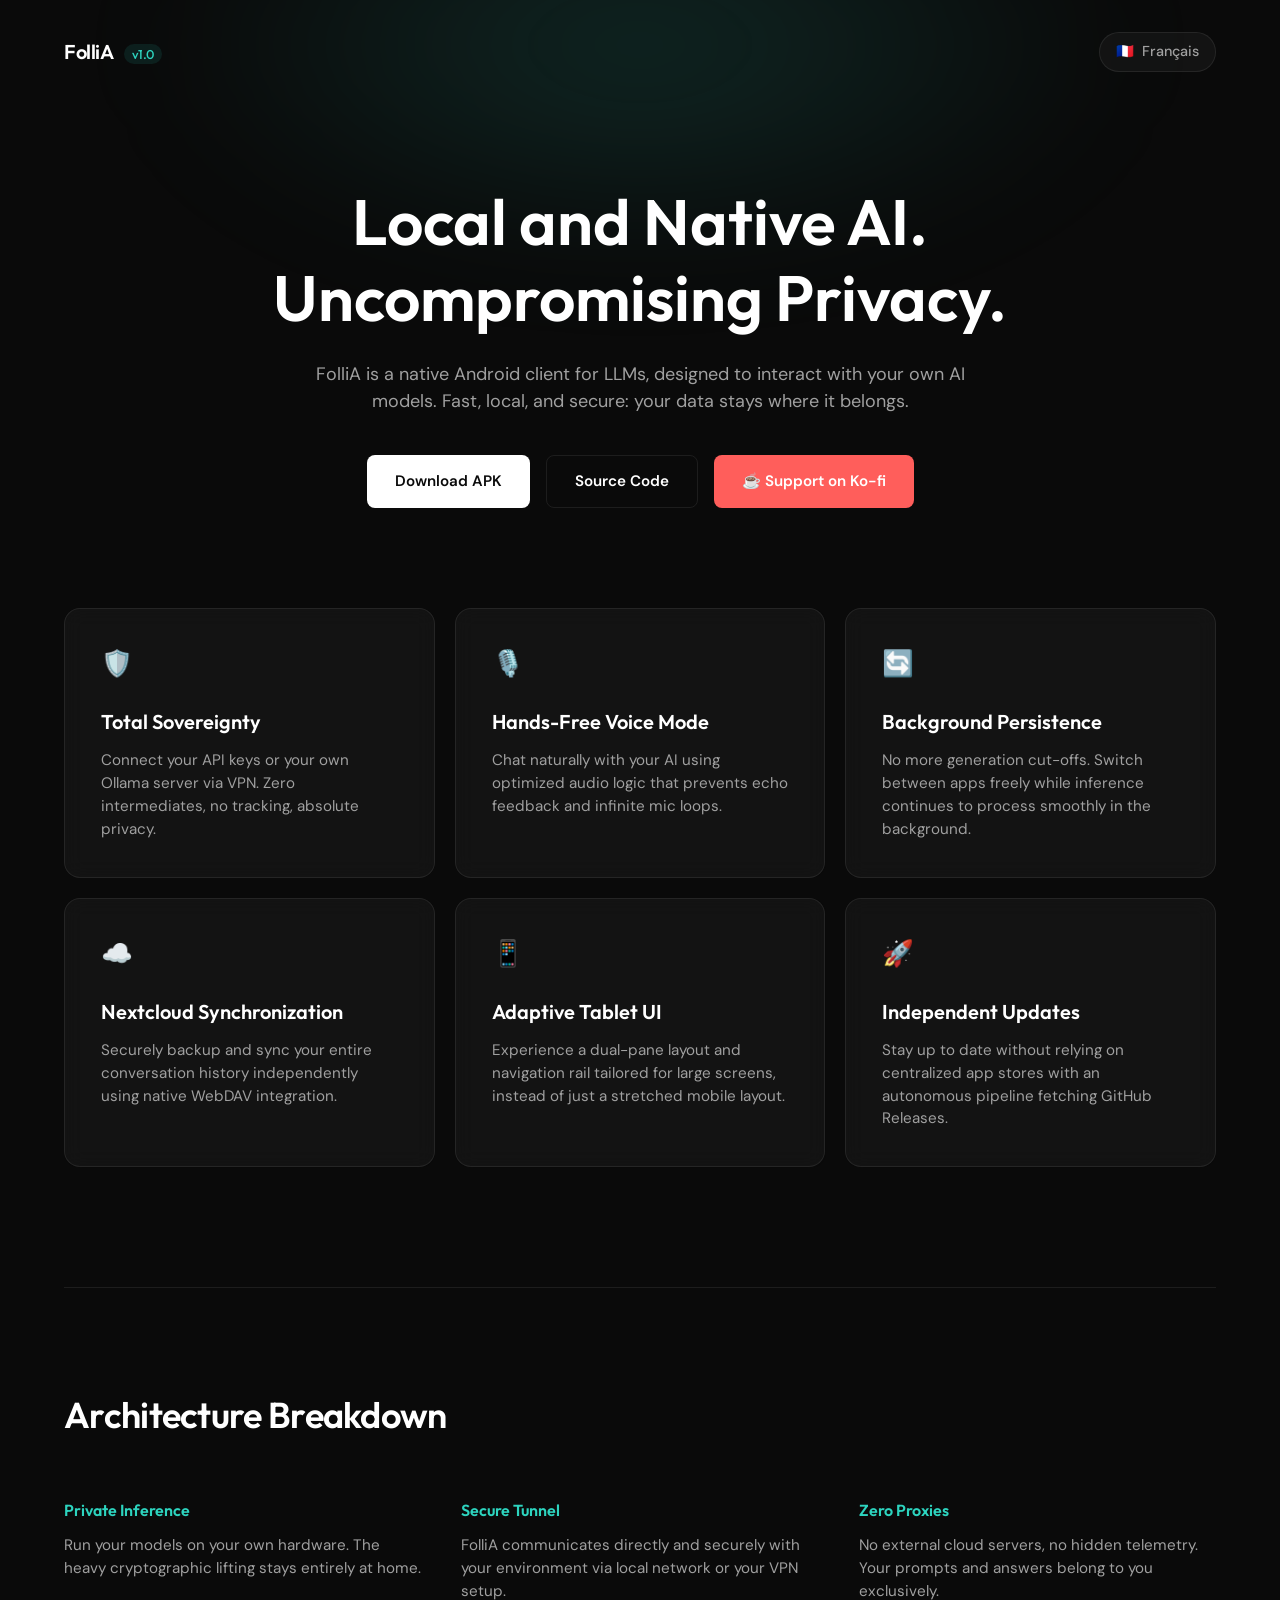
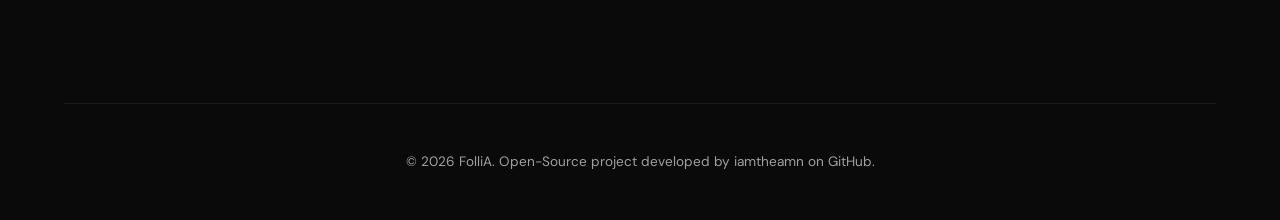
==== index.html @ 92beaea2 "Ajout des fichiers du site" ====
<!DOCTYPE html>
<html lang="en">
<head>
    <meta charset="UTF-8">
    <meta name="viewport" content="width=device-width, initial-scale=1.0">
    <title>FolliA v1.0 | Native Local AI Client</title>
    <link rel="stylesheet" href="style.css">
</head>
<body>
    <div class="ambient-glow"></div>

    <div class="container">
        <nav class="navbar">
            <div class="logo">FolliA <span>v1.0</span></div>
            <a href="index.fr.html" class="lang-switch-btn">
                <span>🇫🇷</span> Français
            </a>
        </nav>

        <header class="hero">
            <h1>Local and Native AI.<br>Uncompromising Privacy.</h1>
            <p>FolliA is a native Android client for LLMs, designed to interact with your own AI models. Fast, local, and secure: your data stays where it belongs.</p>
            <div class="hero-actions">
                <a href="https://github.com/iamtheamn/FolliA/releases/download/v1.0/FolliA_v1.0.apk" class="btn btn-primary">Download APK</a>
                <a href="https://github.com/iamtheamn/FolliA" class="btn btn-secondary">Source Code</a>
                <a href="https://ko-fi.com/iamtheamn404" class="btn btn-kofi">☕ Support on Ko-fi</a>
            </div>
        </header>

        <section class="bento-grid">
            <div class="bento-card">
                <div class="card-icon">🛡️</div>
                <h2>Total Sovereignty</h2>
                <p>Connect your API keys or your own Ollama server via VPN. Zero intermediates, no tracking, absolute privacy.</p>
            </div>
            <div class="bento-card">
                <div class="card-icon">🎙️</div>
                <h2>Hands-Free Voice Mode</h2>
                <p>Chat naturally with your AI using optimized audio logic that prevents echo feedback and infinite mic loops.</p>
            </div>
            <div class="bento-card">
                <div class="card-icon">🔄</div>
                <h2>Background Persistence</h2>
                <p>No more generation cut-offs. Switch between apps freely while inference continues to process smoothly in the background.</p>
            </div>
            <div class="bento-card">
                <div class="card-icon">☁️</div>
                <h2>Nextcloud Synchronization</h2>
                <p>Securely backup and sync your entire conversation history independently using native WebDAV integration.</p>
            </div>
            <div class="bento-card">
                <div class="card-icon">📱</div>
                <h2>Adaptive Tablet UI</h2>
                <p>Experience a dual-pane layout and navigation rail tailored for large screens, instead of just a stretched mobile layout.</p>
            </div>
            <div class="bento-card">
                <div class="card-icon">🚀</div>
                <h2>Independent Updates</h2>
                <p>Stay up to date without relying on centralized app stores with an autonomous pipeline fetching GitHub Releases.</p>
            </div>
        </section>

        <section class="architecture">
            <h2>Architecture Breakdown</h2>
            <div class="arch-grid">
                <div class="arch-step">
                    <h3>Private Inference</h3>
                    <p>Run your models on your own hardware. The heavy cryptographic lifting stays entirely at home.</p>
                </div>
                <div class="arch-step">
                    <h3>Secure Tunnel</h3>
                    <p>FolliA communicates directly and securely with your environment via local network or your VPN setup.</p>
                </div>
                <div class="arch-step">
                    <h3>Zero Proxies</h3>
                    <p>No external cloud servers, no hidden telemetry. Your prompts and answers belong to you exclusively.</p>
                </div>
            </div>
        </section>

        <footer>
            <div class="footer-content">
                <p>© 2026 FolliA. Open-Source project developed by iamtheamn on GitHub.</p>
            </div>
        </footer>
    </div>
</body>
</html>
---- style.css ----
/* --- Variables & Reset --- */
@import url('https://fonts.googleapis.com/css2?family=DM+Sans:wght@400;500;700&family=Outfit:wght@500;600;700&display=swap');

:root {
    --bg-main: #0a0a0a;
    --bg-card: rgba(25, 25, 25, 0.6);
    --border-color: rgba(255, 255, 255, 0.08);
    --text-primary: #ffffff;
    --text-secondary: #a0a0a0;
    --primary-teal: #2dd4bf;
    --cyan-icons: #00ffff;
}

* {
    margin: 0;
    padding: 0;
    box-sizing: border-box;
}

body {
    background-color: var(--bg-main);
    color: var(--text-primary);
    font-family: 'DM Sans', -apple-system, BlinkMacSystemFont, sans-serif;
    line-height: 1.5;
    -webkit-font-smoothing: antialiased;
}

h1, h2, h3, .logo {
    font-family: 'Outfit', sans-serif;
}

/* --- Ambient Glow --- */
.ambient-glow {
    position: absolute;
    top: -20vh;
    left: 50%;
    transform: translateX(-50%);
    width: 80vw;
    height: 50vh;
    background: radial-gradient(ellipse at center, rgba(45, 212, 191, 0.15) 0%, rgba(10, 10, 10, 0) 70%);
    filter: blur(60px);
    z-index: -1;
    pointer-events: none;
}

/* --- Layout --- */
.container {
    max-width: 1200px;
    margin: 0 auto;
    padding: 0 24px;
}

/* --- Navbar --- */
.navbar {
    display: flex;
    justify-content: space-between;
    align-items: center;
    padding: 32px 0;
}

.logo {
    font-size: 1.25rem;
    font-weight: 600;
    letter-spacing: -0.5px;
}

.logo span {
    font-size: 0.8rem;
    color: var(--primary-teal);
    background: rgba(45, 212, 191, 0.1);
    padding: 2px 8px;
    border-radius: 12px;
    margin-left: 8px;
    font-weight: 500;
}

.lang-switch-btn {
    display: flex;
    align-items: center;
    gap: 8px;
    color: var(--text-secondary);
    text-decoration: none;
    font-size: 0.9rem;
    font-weight: 500;
    background: var(--bg-card);
    padding: 8px 16px;
    border-radius: 20px;
    border: 1px solid var(--border-color);
    transition: all 0.2s ease;
}

.lang-switch-btn:hover {
    color: var(--text-primary);
    border-color: rgba(255, 255, 255, 0.2);
    background: rgba(255, 255, 255, 0.05);
}

/* --- Hero Section --- */
.hero {
    text-align: center;
    padding: 80px 0 100px;
}

.hero h1 {
    font-size: clamp(2.5rem, 5vw, 4rem);
    font-weight: 600;
    line-height: 1.2;
    margin-bottom: 24px;
}

.hero p {
    font-size: 1.125rem;
    color: var(--text-secondary);
    max-width: 650px;
    margin: 0 auto 40px;
}

.hero-actions {
    display: flex;
    justify-content: center;
    gap: 16px;
    flex-wrap: wrap;
}

.btn {
    padding: 14px 28px;
    border-radius: 8px;
    font-size: 0.95rem;
    font-weight: 600;
    text-decoration: none;
    transition: all 0.2s ease;
    display: inline-flex;
    align-items: center;
    gap: 8px;
}

.btn-primary {
    background-color: var(--text-primary);
    color: var(--bg-main);
}

.btn-primary:hover {
    background-color: #e0e0e0;
}

.btn-secondary {
    background-color: transparent;
    color: var(--text-primary);
    border: 1px solid var(--border-color);
}

.btn-secondary:hover {
    background-color: rgba(255, 255, 255, 0.05);
    border-color: rgba(255, 255, 255, 0.2);
}

.btn-kofi {
    background-color: #FF5E5B;
    color: #ffffff;
}

.btn-kofi:hover {
    background-color: #ff4744;
}

/* --- Bento Grid --- */
.bento-grid {
    display: grid;
    grid-template-columns: repeat(auto-fit, minmax(320px, 1fr));
    gap: 20px;
    margin-bottom: 120px;
}

.bento-card {
    background-color: var(--bg-card);
    border: 1px solid var(--border-color);
    border-radius: 16px;
    padding: 36px;
    backdrop-filter: blur(10px);
    -webkit-backdrop-filter: blur(10px);
    transition: transform 0.2s, border-color 0.2s;
}

.bento-card:hover {
    border-color: rgba(45, 212, 191, 0.3);
    transform: translateY(-2px);
}

.card-icon {
    font-size: 1.6rem;
    margin-bottom: 24px;
}

.bento-card h2 {
    font-size: 1.25rem;
    font-weight: 600;
    margin-bottom: 12px;
}

.bento-card p {
    font-size: 0.95rem;
    color: var(--text-secondary);
}

/* --- Architecture Section --- */
.architecture {
    border-top: 1px solid var(--border-color);
    padding: 100px 0;
}

.architecture h2 {
    font-size: 2.25rem;
    font-weight: 600;
    letter-spacing: -0.7px;
    margin-bottom: 56px;
}

.arch-grid {
    display: grid;
    grid-template-columns: repeat(auto-fit, minmax(280px, 1fr));
    gap: 40px;
}

.arch-step h3 {
    font-size: 1rem;
    font-weight: 600;
    margin-bottom: 12px;
    color: var(--primary-teal);
}

.arch-step p {
    font-size: 0.95rem;
    color: var(--text-secondary);
}

/* --- Footer --- */
footer {
    border-top: 1px solid var(--border-color);
    padding: 48px 0;
    text-align: center;
}

.footer-content p {
    font-size: 0.85rem;
    color: var(--text-secondary);
}
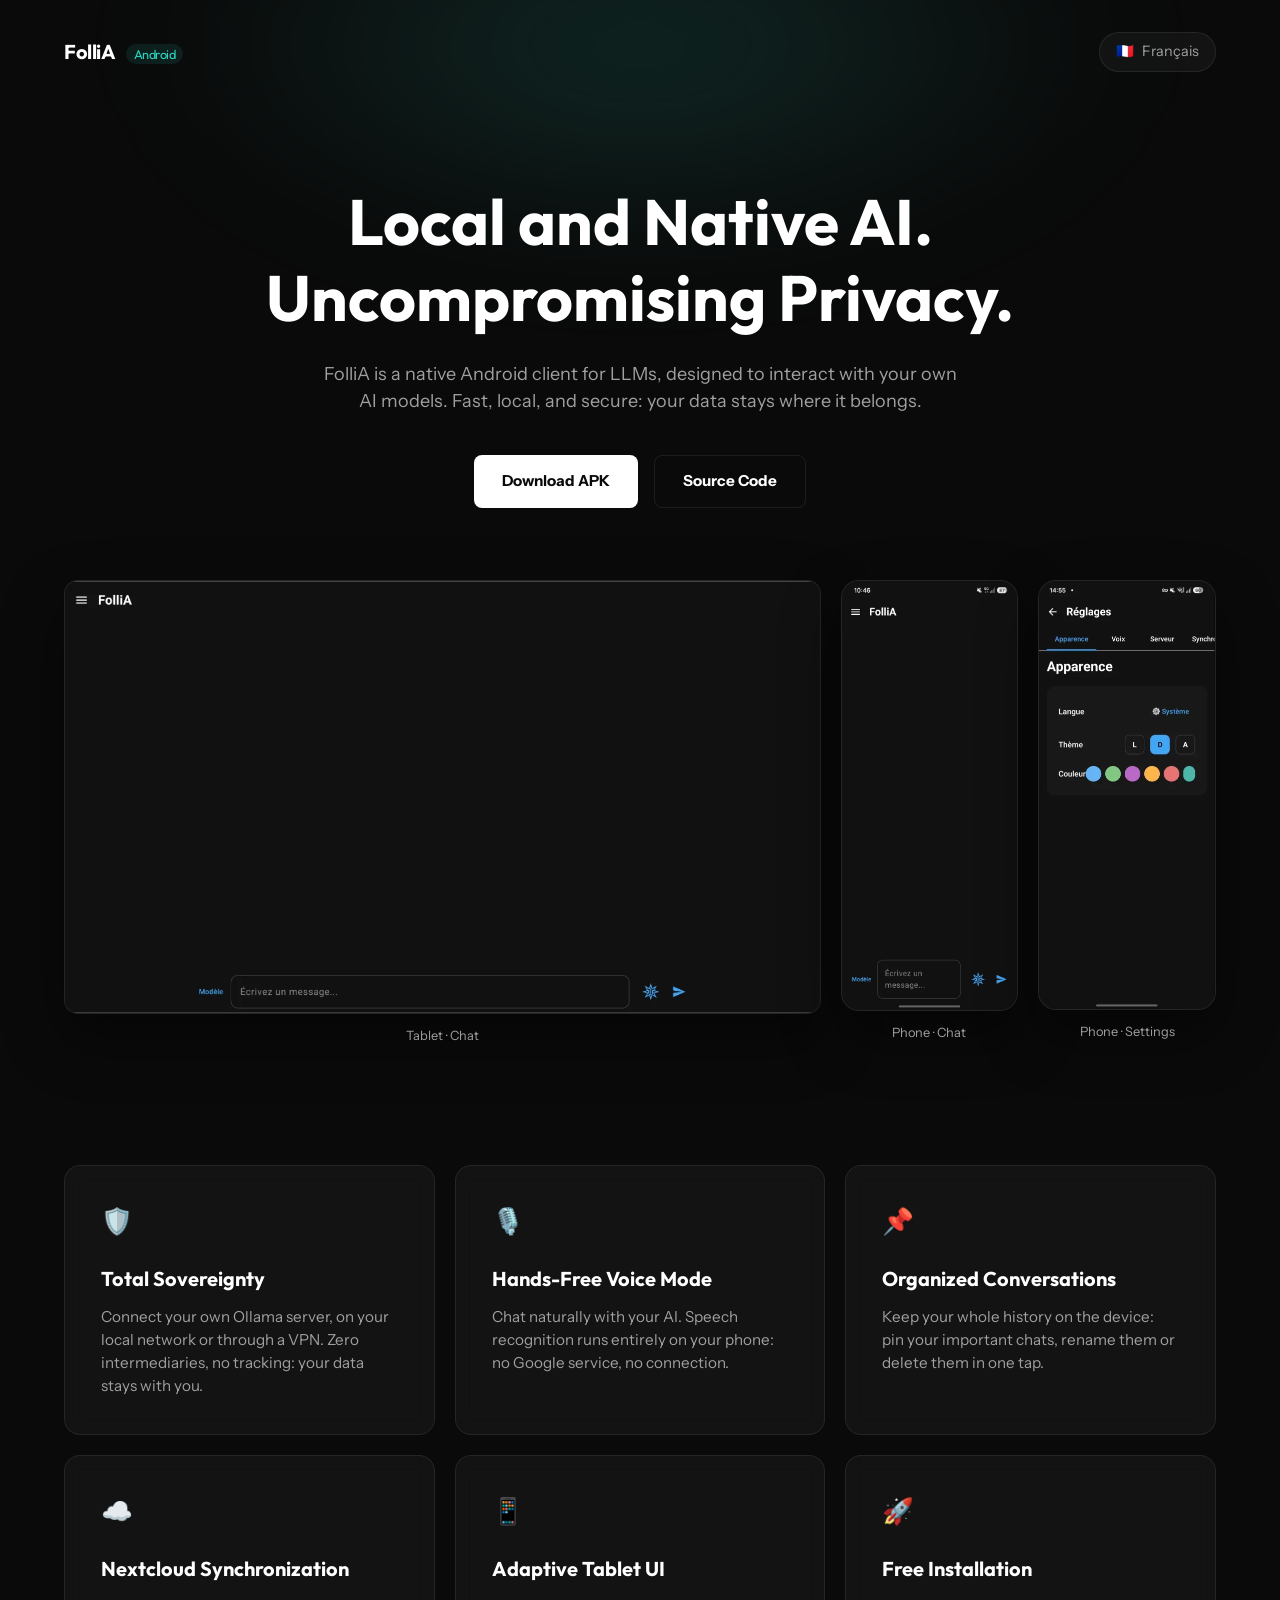
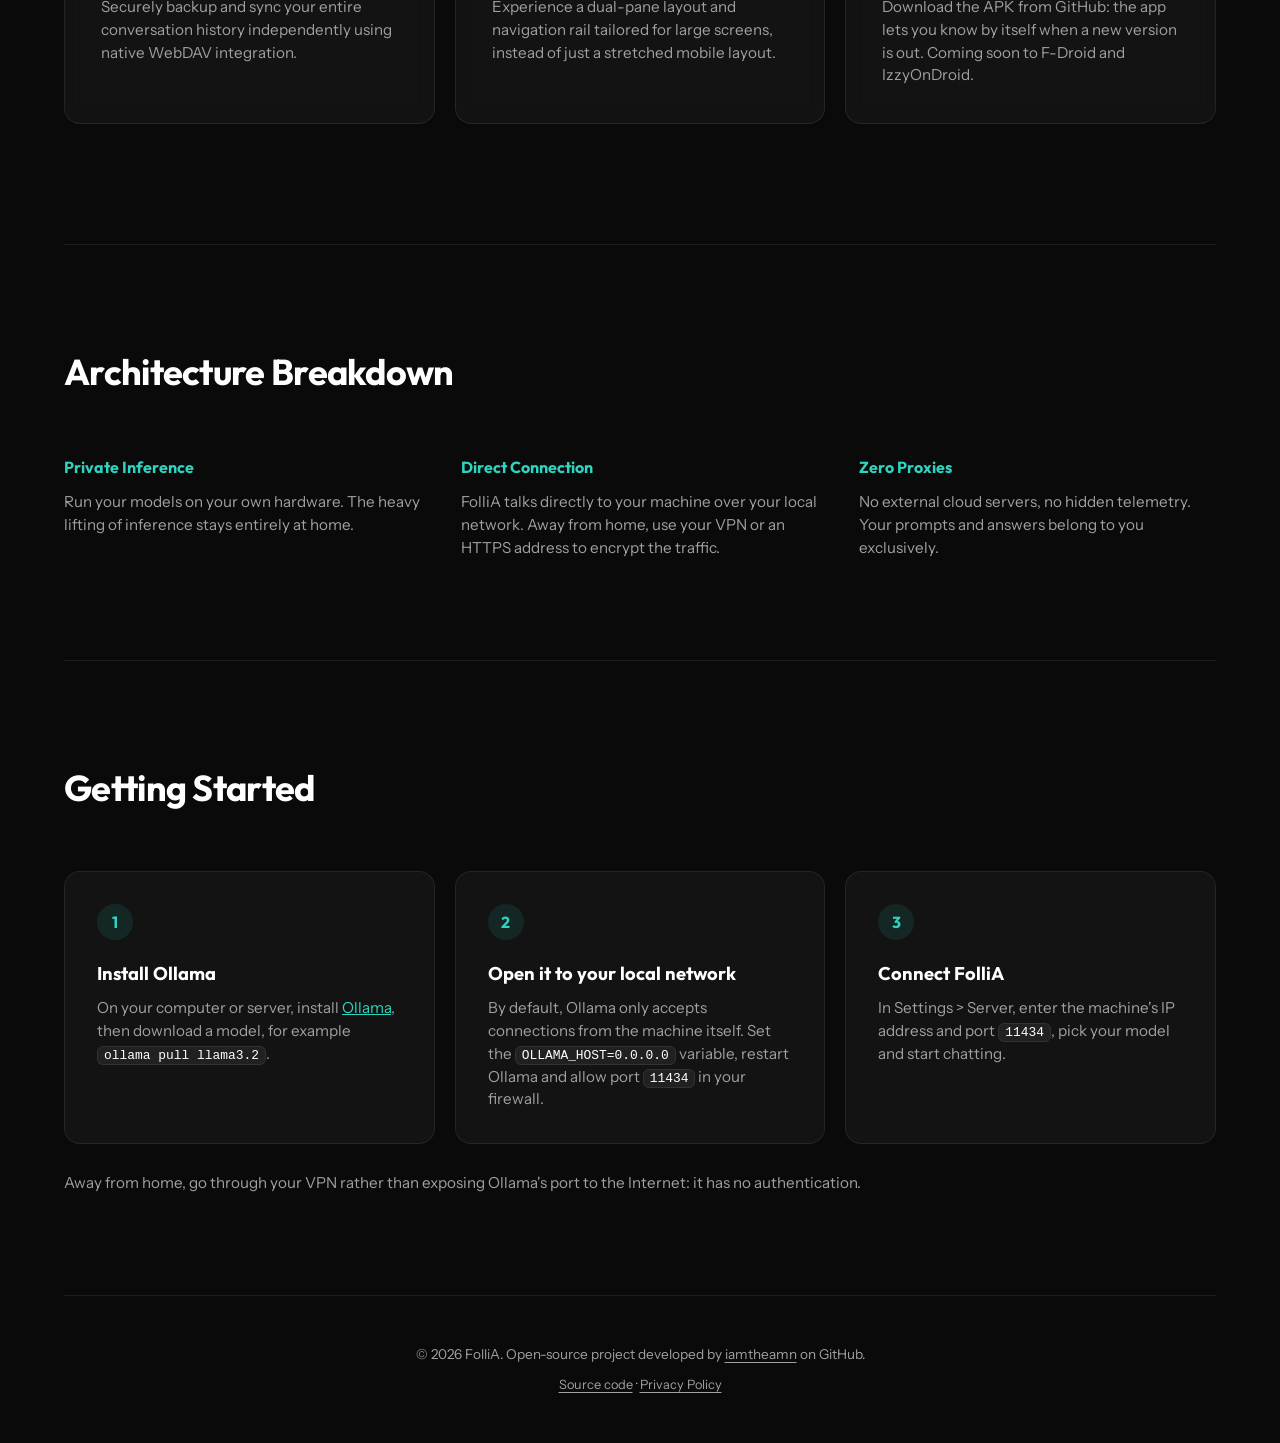
==== commit 8a49fb18: "Politique de confidentialité, captures, polices locales, section Comment démarrer" ====
--- a/index.html
+++ b/index.html
@@ -3,15 +3,36 @@
 <head>
     <meta charset="UTF-8">
     <meta name="viewport" content="width=device-width, initial-scale=1.0">
-    <title>FolliA v1.0 | Native Local AI Client</title>
+    <title>FolliA | Native Local AI Client for Android</title>
+    <meta name="description" content="FolliA is an open-source Android client to chat with your own Ollama models, on your local network or through a VPN. No third-party cloud, no tracking.">
+    <link rel="canonical" href="https://iamtheamn.github.io/FolliA-website/">
+    <link rel="alternate" hreflang="fr" href="https://iamtheamn.github.io/FolliA-website/index.fr.html">
+    <link rel="alternate" hreflang="en" href="https://iamtheamn.github.io/FolliA-website/">
+    <link rel="alternate" hreflang="x-default" href="https://iamtheamn.github.io/FolliA-website/">
+    <meta property="og:type" content="website">
+    <meta property="og:site_name" content="FolliA">
+    <meta property="og:title" content="FolliA | Native Local AI Client for Android">
+    <meta property="og:description" content="FolliA is an open-source Android client to chat with your own Ollama models, on your local network or through a VPN. No third-party cloud, no tracking.">
+    <meta property="og:url" content="https://iamtheamn.github.io/FolliA-website/">
+    <meta property="og:image" content="https://iamtheamn.github.io/FolliA-website/images/og-en.jpg">
+    <meta property="og:image:width" content="1200">
+    <meta property="og:image:height" content="630">
+    <meta property="og:locale" content="en_US">
+    <meta property="og:locale:alternate" content="fr_FR">
+    <meta name="twitter:card" content="summary_large_image">
+    <meta name="theme-color" content="#0a0a0a">
+    <link rel="preload" href="fonts/instrument-sans-400.woff" as="font" type="font/woff" crossorigin>
     <link rel="stylesheet" href="style.css">
+    <link rel="icon" type="image/png" sizes="192x192" href="favicon.png">
+    <link rel="icon" type="image/png" sizes="32x32" href="favicon-32.png">
+    <link rel="apple-touch-icon" href="apple-touch-icon.png">
 </head>
 <body>
     <div class="ambient-glow"></div>
 
     <div class="container">
         <nav class="navbar">
-            <div class="logo">FolliA <span>v1.0</span></div>
+            <div class="logo">FolliA <span>Android</span></div>
             <a href="index.fr.html" class="lang-switch-btn">
                 <span>🇫🇷</span> Français
             </a>
@@ -21,27 +42,41 @@
             <h1>Local and Native AI.<br>Uncompromising Privacy.</h1>
             <p>FolliA is a native Android client for LLMs, designed to interact with your own AI models. Fast, local, and secure: your data stays where it belongs.</p>
             <div class="hero-actions">
-                <a href="https://github.com/iamtheamn/FolliA/releases/download/v1.0/FolliA_v1.0.apk" class="btn btn-primary">Download APK</a>
+                <a href="https://github.com/iamtheamn/FolliA/releases/latest" class="btn btn-primary">Download APK</a>
                 <a href="https://github.com/iamtheamn/FolliA" class="btn btn-secondary">Source Code</a>
-                <a href="https://ko-fi.com/iamtheamn404" class="btn btn-kofi">☕ Support on Ko-fi</a>
             </div>
         </header>
+
+        <section class="screens" aria-label="App preview">
+            <figure class="screen screen-tablet">
+                <img src="images/screen-chat-tablet.webp" width="1363" height="780" alt="Chat screen on a tablet" loading="lazy" decoding="async">
+                <figcaption>Tablet · Chat</figcaption>
+            </figure>
+            <figure class="screen screen-phone">
+                <img src="images/screen-chat-phone.webp" width="540" height="1320" alt="Chat screen on a phone" loading="lazy" decoding="async">
+                <figcaption>Phone · Chat</figcaption>
+            </figure>
+            <figure class="screen screen-phone">
+                <img src="images/screen-settings-phone.webp" width="351" height="856" alt="Settings on a phone" loading="lazy" decoding="async">
+                <figcaption>Phone · Settings</figcaption>
+            </figure>
+        </section>
 
         <section class="bento-grid">
             <div class="bento-card">
                 <div class="card-icon">🛡️</div>
                 <h2>Total Sovereignty</h2>
-                <p>Connect your API keys or your own Ollama server via VPN. Zero intermediates, no tracking, absolute privacy.</p>
+                <p>Connect your own Ollama server, on your local network or through a VPN. Zero intermediaries, no tracking: your data stays with you.</p>
             </div>
             <div class="bento-card">
                 <div class="card-icon">🎙️</div>
                 <h2>Hands-Free Voice Mode</h2>
-                <p>Chat naturally with your AI using optimized audio logic that prevents echo feedback and infinite mic loops.</p>
+                <p>Chat naturally with your AI. Speech recognition runs entirely on your phone: no Google service, no connection.</p>
             </div>
             <div class="bento-card">
-                <div class="card-icon">🔄</div>
-                <h2>Background Persistence</h2>
-                <p>No more generation cut-offs. Switch between apps freely while inference continues to process smoothly in the background.</p>
+                <div class="card-icon">📌</div>
+                <h2>Organized Conversations</h2>
+                <p>Keep your whole history on the device: pin your important chats, rename them or delete them in one tap.</p>
             </div>
             <div class="bento-card">
                 <div class="card-icon">☁️</div>
@@ -55,8 +90,8 @@
             </div>
             <div class="bento-card">
                 <div class="card-icon">🚀</div>
-                <h2>Independent Updates</h2>
-                <p>Stay up to date without relying on centralized app stores with an autonomous pipeline fetching GitHub Releases.</p>
+                <h2>Free Installation</h2>
+                <p>Download the APK from GitHub: the app lets you know by itself when a new version is out. Coming soon to F-Droid and IzzyOnDroid.</p>
             </div>
         </section>
 
@@ -65,11 +100,11 @@
             <div class="arch-grid">
                 <div class="arch-step">
                     <h3>Private Inference</h3>
-                    <p>Run your models on your own hardware. The heavy cryptographic lifting stays entirely at home.</p>
+                    <p>Run your models on your own hardware. The heavy lifting of inference stays entirely at home.</p>
                 </div>
                 <div class="arch-step">
-                    <h3>Secure Tunnel</h3>
-                    <p>FolliA communicates directly and securely with your environment via local network or your VPN setup.</p>
+                    <h3>Direct Connection</h3>
+                    <p>FolliA talks directly to your machine over your local network. Away from home, use your VPN or an HTTPS address to encrypt the traffic.</p>
                 </div>
                 <div class="arch-step">
                     <h3>Zero Proxies</h3>
@@ -78,11 +113,34 @@
             </div>
         </section>
 
+        <section class="start" id="get-started">
+            <h2>Getting Started</h2>
+            <ol class="steps">
+                <li class="step">
+                    <span class="step-num">1</span>
+                    <h3>Install Ollama</h3>
+                    <p>On your computer or server, install <a href="https://ollama.com/download">Ollama</a>, then download a model, for example <code>ollama pull llama3.2</code>.</p>
+                </li>
+                <li class="step">
+                    <span class="step-num">2</span>
+                    <h3>Open it to your local network</h3>
+                    <p>By default, Ollama only accepts connections from the machine itself. Set the <code>OLLAMA_HOST=0.0.0.0</code> variable, restart Ollama and allow port <code>11434</code> in your firewall.</p>
+                </li>
+                <li class="step">
+                    <span class="step-num">3</span>
+                    <h3>Connect FolliA</h3>
+                    <p>In Settings &gt; Server, enter the machine's IP address and port <code>11434</code>, pick your model and start chatting.</p>
+                </li>
+            </ol>
+            <p class="start-note">Away from home, go through your VPN rather than exposing Ollama's port to the Internet: it has no authentication.</p>
+        </section>
+
         <footer>
             <div class="footer-content">
-                <p>© 2026 FolliA. Open-Source project developed by iamtheamn on GitHub.</p>
+                <p>© 2026 FolliA. Open-source project developed by <a href="https://github.com/iamtheamn">iamtheamn</a> on GitHub.</p>
+                <p class="footer-links"><a href="https://github.com/iamtheamn/FolliA">Source code</a> · <a href="privacy.html">Privacy Policy</a></p>
             </div>
         </footer>
     </div>
 </body>
-</html>+</html>
--- a/style.css
+++ b/style.css
@@ -1,5 +1,9 @@
 /* --- Variables & Reset --- */
-@import url('https://fonts.googleapis.com/css2?family=DM+Sans:wght@400;500;700&family=Outfit:wght@500;600;700&display=swap');
+/* Polices hébergées avec le site (aucune requête vers un service tiers). Licence : fonts/OFL-*.txt */
+@font-face { font-family: 'Instrument Sans'; src: url('fonts/instrument-sans-400.woff') format('woff'); font-weight: 400; font-style: normal; font-display: swap; }
+@font-face { font-family: 'Instrument Sans'; src: url('fonts/instrument-sans-700.woff') format('woff'); font-weight: 700; font-style: normal; font-display: swap; }
+@font-face { font-family: 'Outfit'; src: url('fonts/outfit-400.woff') format('woff'); font-weight: 400; font-style: normal; font-display: swap; }
+@font-face { font-family: 'Outfit'; src: url('fonts/outfit-700.woff') format('woff'); font-weight: 700; font-style: normal; font-display: swap; }
 
 :root {
     --bg-main: #0a0a0a;
@@ -20,13 +24,14 @@
 body {
     background-color: var(--bg-main);
     color: var(--text-primary);
-    font-family: 'DM Sans', -apple-system, BlinkMacSystemFont, sans-serif;
+    font-family: 'Instrument Sans', -apple-system, BlinkMacSystemFont, 'Segoe UI', sans-serif;
     line-height: 1.5;
     -webkit-font-smoothing: antialiased;
 }
 
 h1, h2, h3, .logo {
     font-family: 'Outfit', sans-serif;
+    font-weight: 700;
 }
 
 /* --- Ambient Glow --- */
@@ -98,7 +103,7 @@
 /* --- Hero Section --- */
 .hero {
     text-align: center;
-    padding: 80px 0 100px;
+    padding: 80px 0 72px;
 }
 
 .hero h1 {
@@ -152,15 +157,6 @@
 .btn-secondary:hover {
     background-color: rgba(255, 255, 255, 0.05);
     border-color: rgba(255, 255, 255, 0.2);
-}
-
-.btn-kofi {
-    background-color: #FF5E5B;
-    color: #ffffff;
-}
-
-.btn-kofi:hover {
-    background-color: #ff4744;
 }
 
 /* --- Bento Grid --- */
@@ -243,4 +239,204 @@
 .footer-content p {
     font-size: 0.85rem;
     color: var(--text-secondary);
-}+}
+
+.footer-links {
+    margin-top: 10px;
+}
+
+.footer-links a {
+    color: var(--text-secondary);
+    font-size: 0.8rem;
+    text-decoration: underline;
+    text-underline-offset: 3px;
+}
+
+.footer-links a:hover {
+    color: var(--text-primary);
+}
+
+/* --- Pages légales --- */
+.logo-link {
+    color: var(--text-primary);
+    text-decoration: none;
+}
+
+.legal {
+    max-width: 760px;
+    margin: 0 auto;
+    padding: 40px 0 100px;
+}
+
+.legal h1 {
+    font-size: clamp(2rem, 4vw, 2.75rem);
+    font-weight: 600;
+    line-height: 1.2;
+    margin-bottom: 12px;
+}
+
+.legal-meta {
+    font-size: 0.85rem;
+    margin-bottom: 16px;
+}
+
+.legal h2 {
+    font-size: 1.25rem;
+    font-weight: 600;
+    color: var(--primary-teal);
+    margin: 44px 0 12px;
+}
+
+.legal p,
+.legal li {
+    font-size: 0.98rem;
+    line-height: 1.7;
+    color: var(--text-secondary);
+}
+
+.legal p + p,
+.legal ul + p {
+    margin-top: 12px;
+}
+
+.legal ul {
+    margin: 12px 0 0;
+    padding-left: 22px;
+}
+
+.legal li + li {
+    margin-top: 10px;
+}
+
+.legal strong {
+    color: var(--text-primary);
+    font-weight: 500;
+}
+
+.legal a {
+    color: var(--primary-teal);
+    overflow-wrap: anywhere;
+}
+
+
+/* --- Captures d'écran --- */
+.screens {
+    display: grid;
+    /* proportions des captures : les trois images ont la même hauteur */
+    grid-template-columns: 1.746fr 0.41fr 0.41fr;
+    gap: 20px;
+    align-items: start;
+    margin-bottom: 120px;
+}
+
+.screen img {
+    display: block;
+    width: 100%;
+    height: auto;
+    border-radius: 14px;
+    border: 1px solid var(--border-color);
+    background: #121212;
+    box-shadow: 0 24px 60px rgba(0, 0, 0, 0.45);
+}
+
+.screen-phone img {
+    border-radius: 18px;
+}
+
+.screen figcaption {
+    margin-top: 12px;
+    font-size: 0.8rem;
+    color: var(--text-secondary);
+    text-align: center;
+}
+
+@media (max-width: 760px) {
+    .screens {
+        grid-template-columns: 1fr 1fr;
+        gap: 16px;
+        margin-bottom: 80px;
+    }
+    .screen-tablet {
+        grid-column: 1 / -1;
+    }
+}
+
+.footer-content p a {
+    color: inherit;
+    text-decoration: underline;
+    text-underline-offset: 3px;
+}
+
+.footer-content p a:hover {
+    color: var(--text-primary);
+}
+
+/* --- Comment démarrer --- */
+.start {
+    border-top: 1px solid var(--border-color);
+    padding: 100px 0;
+}
+
+.start h2 {
+    font-size: 2.25rem;
+    letter-spacing: -0.7px;
+    margin-bottom: 56px;
+}
+
+.steps {
+    list-style: none;
+    display: grid;
+    grid-template-columns: repeat(auto-fit, minmax(280px, 1fr));
+    gap: 20px;
+}
+
+.step {
+    background-color: var(--bg-card);
+    border: 1px solid var(--border-color);
+    border-radius: 16px;
+    padding: 32px;
+}
+
+.step-num {
+    display: inline-flex;
+    align-items: center;
+    justify-content: center;
+    width: 36px;
+    height: 36px;
+    border-radius: 50%;
+    background: rgba(45, 212, 191, 0.1);
+    color: var(--primary-teal);
+    font-family: 'Outfit', sans-serif;
+    font-weight: 700;
+    margin-bottom: 20px;
+}
+
+.step h3 {
+    font-size: 1.15rem;
+    margin-bottom: 10px;
+}
+
+.step p,
+.start-note {
+    font-size: 0.95rem;
+    color: var(--text-secondary);
+}
+
+.step a {
+    color: var(--primary-teal);
+}
+
+.step code {
+    font-family: ui-monospace, SFMono-Regular, Menlo, Consolas, monospace;
+    font-size: 0.85em;
+    color: var(--text-primary);
+    background: rgba(255, 255, 255, 0.06);
+    border: 1px solid var(--border-color);
+    border-radius: 6px;
+    padding: 1px 6px;
+    white-space: nowrap;
+}
+
+.start-note {
+    margin-top: 28px;
+}
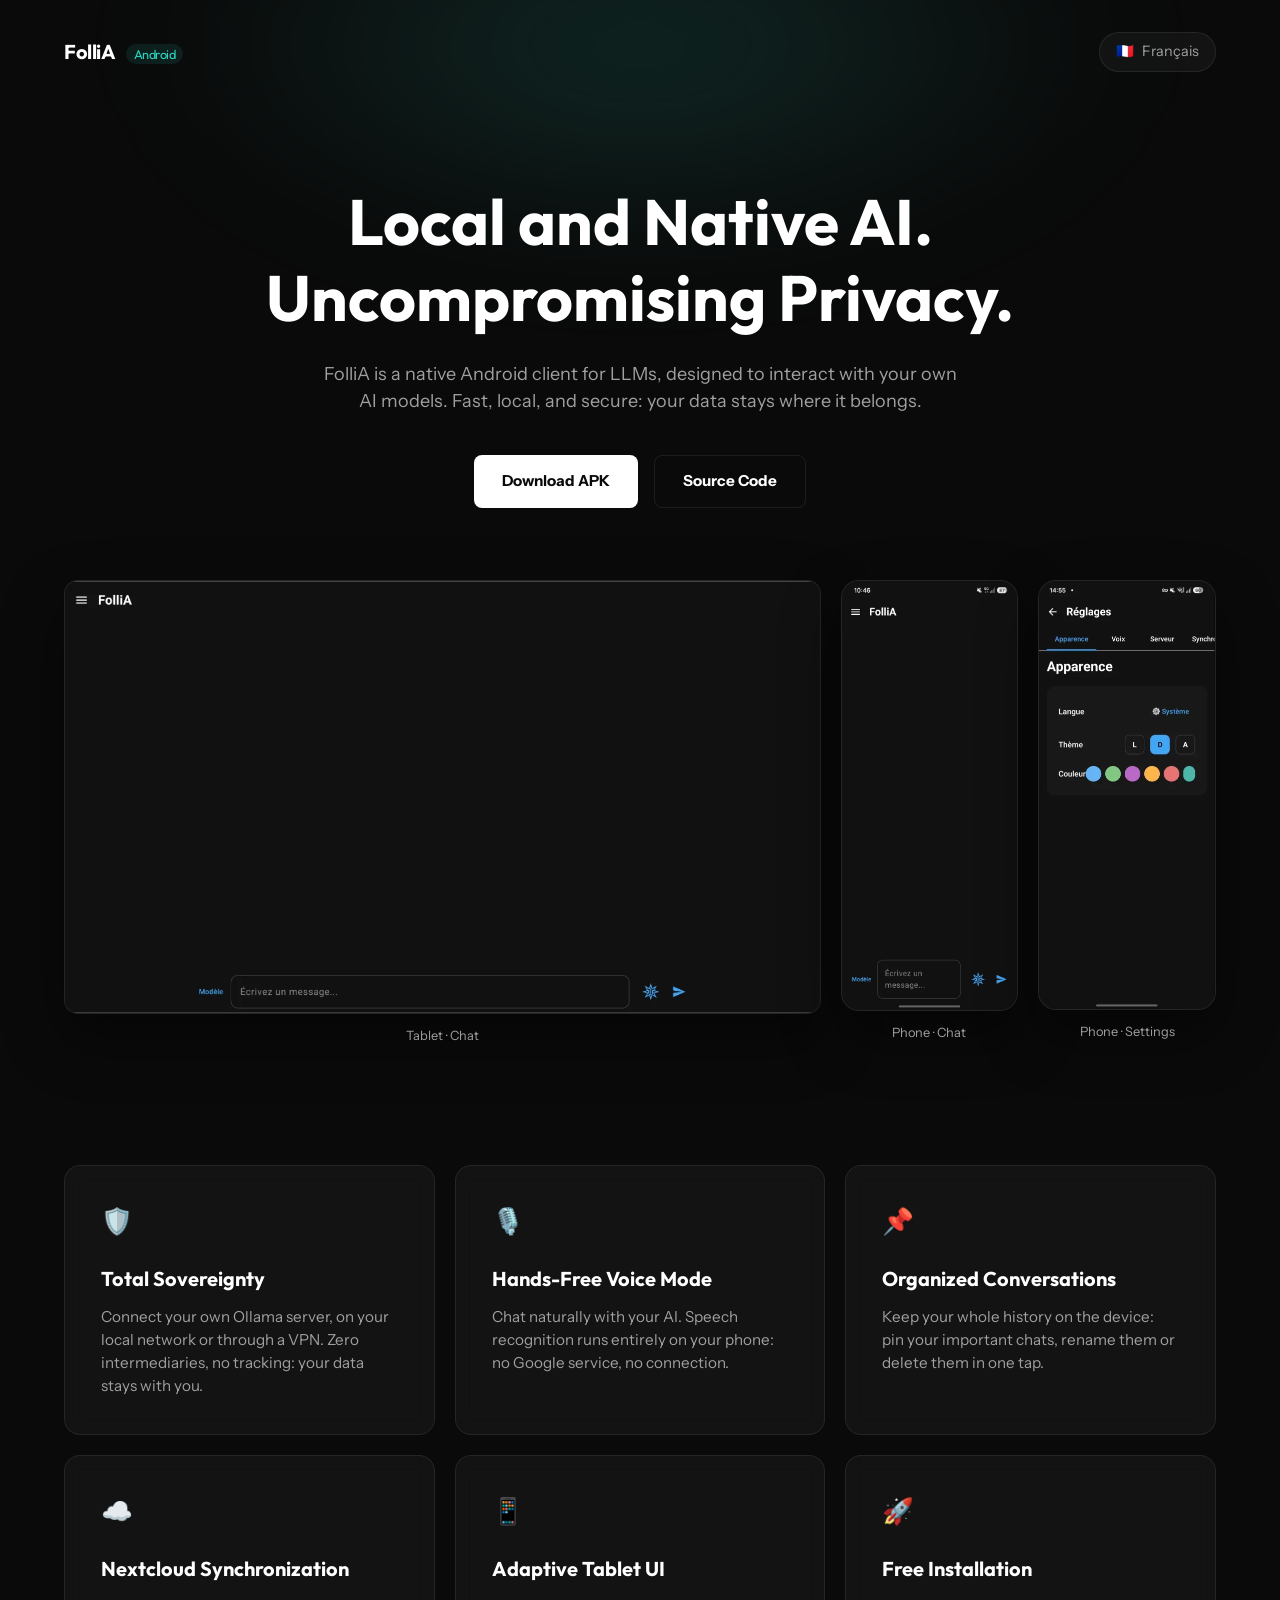
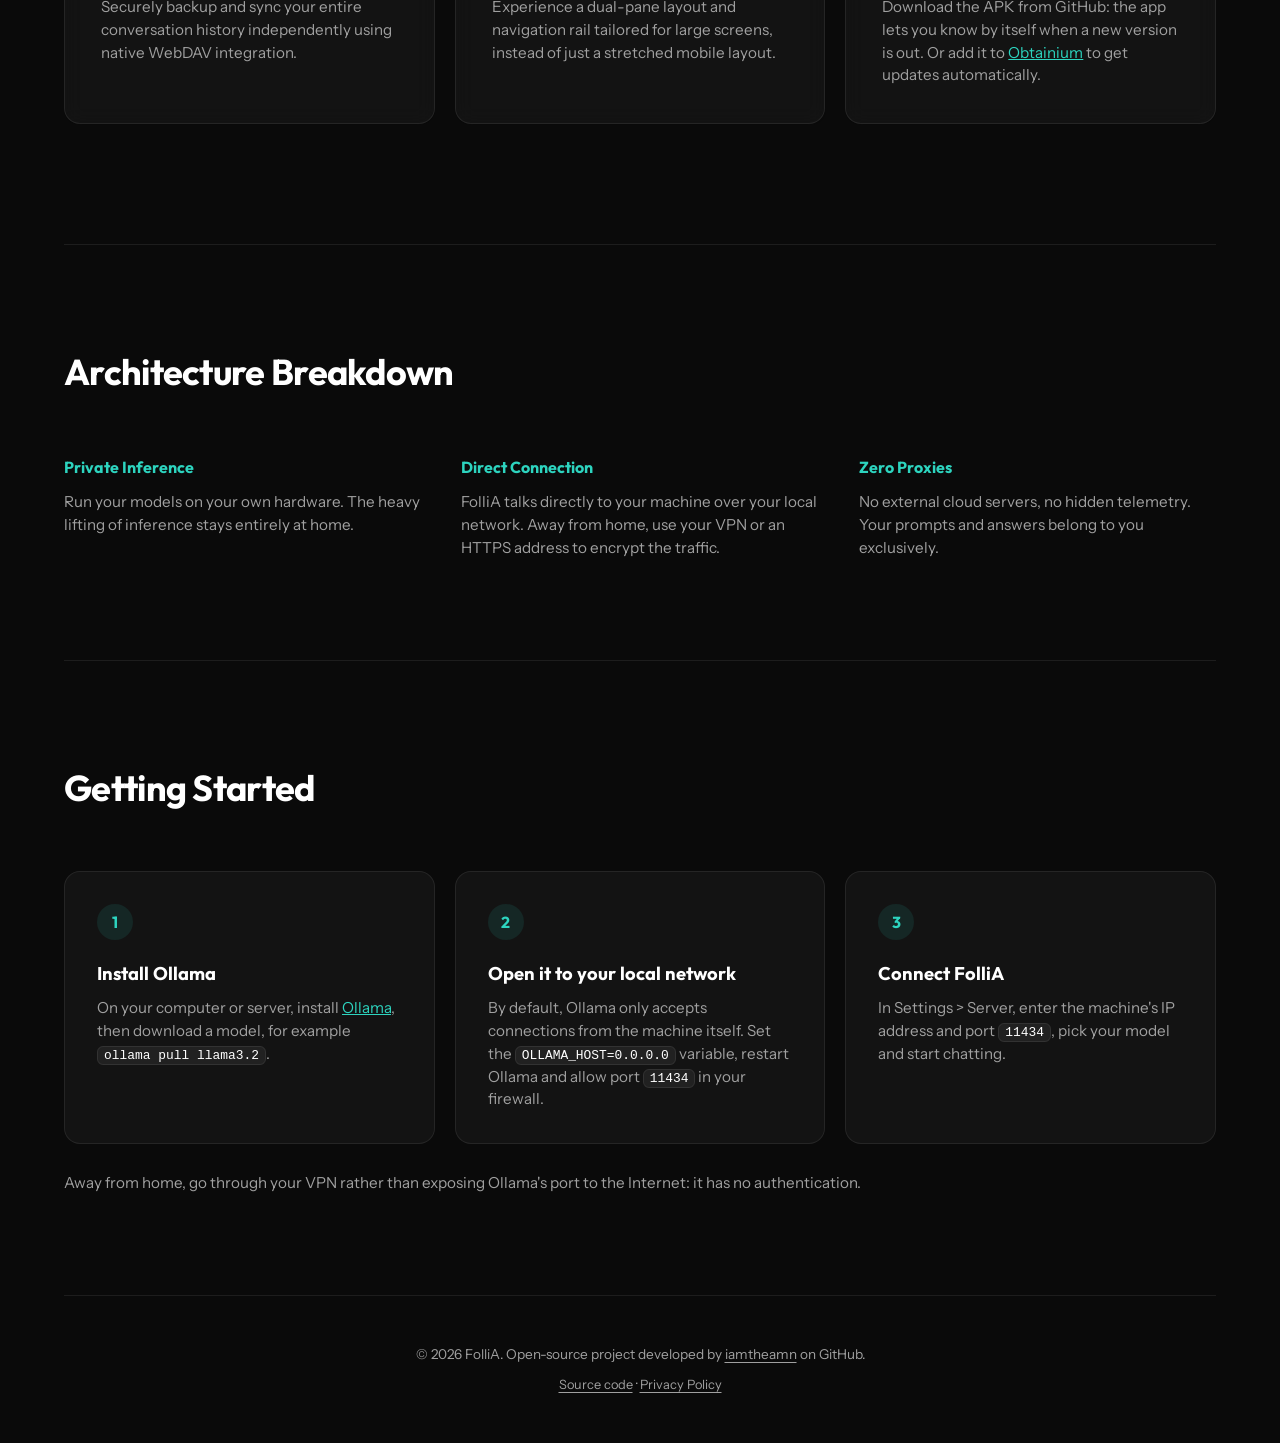
==== commit 5c7e7cd0: "Obtainium" ====
--- a/index.html
+++ b/index.html
@@ -91,7 +91,7 @@
             <div class="bento-card">
                 <div class="card-icon">🚀</div>
                 <h2>Free Installation</h2>
-                <p>Download the APK from GitHub: the app lets you know by itself when a new version is out. Coming soon to F-Droid and IzzyOnDroid.</p>
+                <p>Download the APK from GitHub: the app lets you know by itself when a new version is out. Or add it to <a href="https://apps.obtainium.imranr.dev/redirect?r=obtainium://add/https://github.com/iamtheamn/FolliA">Obtainium</a> to get updates automatically.</p>
             </div>
         </section>
 
--- a/style.css
+++ b/style.css
@@ -440,3 +440,7 @@
 .start-note {
     margin-top: 28px;
 }
+
+.bento-card p a {
+    color: var(--primary-teal);
+}
